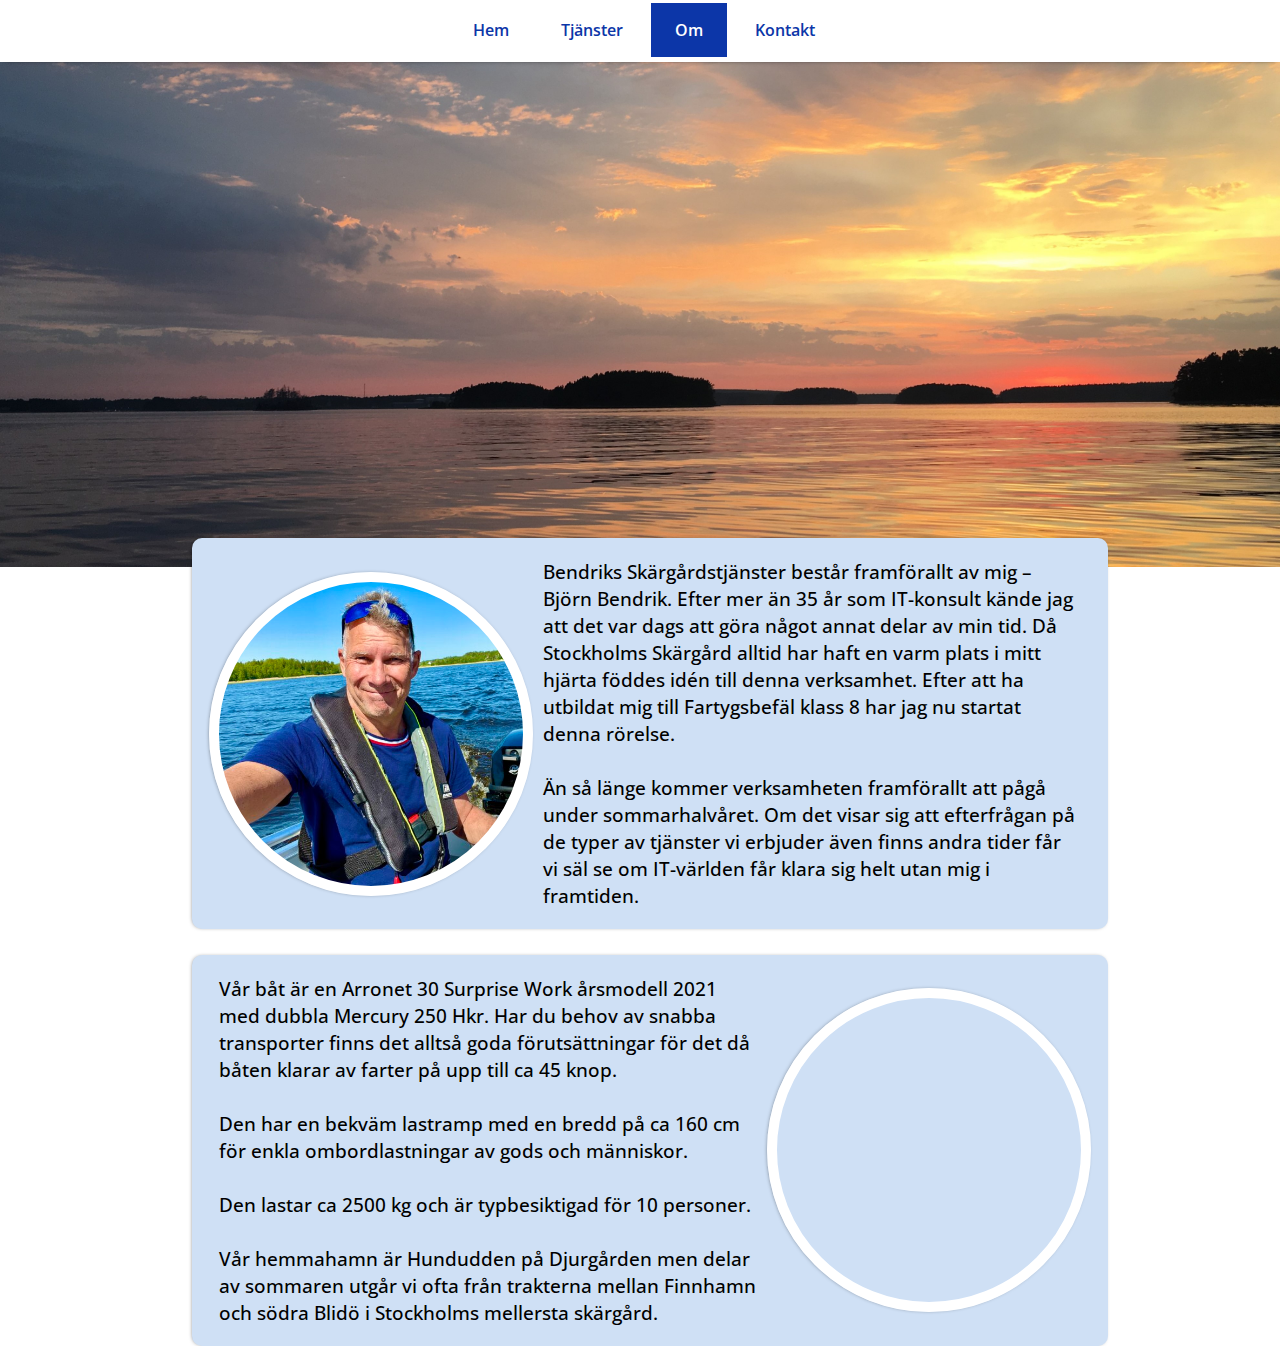
==== om.html @ 7539f182 "typ allt" ====
<!DOCTYPE html>
<html lang="sv-SE">
    <head>
        <title>Bendriks Skärgårdstjänster</title>
        <meta charset="UTF-8" />
        <!-- <meta charset="ISO-8859-1"> -->
        <meta name="viewport" content="width=device-width, initial-scale=1.0" />
        <meta name="description" content="Anlita mig för tjänster i skärgården" />
        <link rel="icon" href="./img/tillfallig.png" type="image/x-icon" />
        <link rel="stylesheet" href="./style.css" />
        <link rel="stylesheet" href="https://pro.fontawesome.com/releases/v5.10.0/css/all.css" integrity="sha384-AYmEC3Yw5cVb3ZcuHtOA93w35dYTsvhLPVnYs9eStHfGJvOvKxVfELGroGkvsg+p" crossorigin="anonymous" />
        <link rel="preconnect" href="https://fonts.gstatic.com">
        <link href="https://fonts.googleapis.com/css2?family=Caveat:wght@500&display=swap" rel="stylesheet"> 
        <!-- <link rel="preconnect" href="https://fonts.gstatic.com"> -->
        <link href="https://fonts.googleapis.com/css2?family=Open+Sans+Condensed:wght@300&display=swap" rel="stylesheet"> 
        <script src="https://code.jquery.com/jquery-3.5.1.min.js"></script>
    </head>
    <body>
        <main>
        <!-- <header> -->
            <div id="content">
                <div class="navBar">
                    <div class="navBar-left">
                        <!-- <img id="header-logo" title="Bendriks Skärgårdstjänster Hem" alt="Logo" src="./images/tillfallig2.png" />
                        <img id="header-logo-mobile" title="Bendriks Skärgårdstjänster Hem" alt="Logo" src="./images/tillfallig2.png" /> -->
                    </div> <!-- /navBar-left -->
                    <div class="navBar-center">
                        <!-- <h1 id="navBar-pageTitle">Home</h1> -->
                    </div> <!-- /navBar-center -->
                    <div class="navBar-right">
                        <!-- <button type="button" title="Show menu" aria-label="Show menu" id="navButton-toggle">
                            <span class="navButton-Line" aria-hidden="true"></span>
                            <span class="navButton-Line" aria-hidden="true"></span>
                            <span class="navButton-Line" aria-hidden="true"></span>
                        </button> -->
                    </div> <!-- /navBar-right -->
                    <nav>
                        <ul>
                            <li><a id="Hem" class="menuBtn">Hem</a></li>
                            <li><a id="Tjänster" class="menuBtn">Tjänster</a></li>
                            <li><a id="Om" class="menuBtn activePage">Om</a></li>
                            <li><a id="Kontakt" class="menuBtn">Kontakt</a></li>
                        </ul>
                    </nav>
                </div> <!-- /navBar -->

                <section id="Om-Page" class="page-content">
                    <div id="omdiv">
                        <h2></h2>
                        <div id="hemtext">
                        </div>
                    </div>
                    
                    <div id="ommig">
                        <div id="migbild"></div>
                        <div id="migtext">Bendriks Skärgårdstjänster består framförallt av mig – Björn Bendrik. 
                            Efter mer än 35 år som IT-konsult kände jag att det var dags att göra något annat 
                            delar av min tid. Då Stockholms Skärgård alltid har haft en varm plats i mitt hjärta 
                            föddes idén till denna verksamhet. Efter att ha utbildat mig till Fartygsbefäl klass 8 
                            har jag nu startat denna rörelse.<br><br>
                            Än så länge kommer verksamheten framförallt att pågå under sommarhalvåret. Om det visar sig 
                            att efterfrågan på de typer av tjänster vi erbjuder även finns andra tider får vi säl se om 
                            IT-världen får klara sig helt utan mig i framtiden.
                        </div>
                    </div>
                    <div id="ombat">
                        <div id="battext">
                            Vår båt är en Arronet 30 Surprise Work årsmodell 2021 med dubbla Mercury 250 Hkr. 
                            Har du behov av snabba transporter finns det alltså goda förutsättningar för det då 
                            båten klarar av farter på upp till ca 45 knop.<br><br>

                            Den har en bekväm lastramp med en bredd på ca 160 cm för enkla ombordlastningar av 
                            gods och människor.<br><br>

                            Den lastar ca 2500 kg och är typbesiktigad för 10 personer.<br><br>

                            Vår hemmahamn är Hundudden på Djurgården men delar av sommaren utgår vi ofta från 
                            trakterna mellan Finnhamn och södra Blidö i Stockholms mellersta skärgård.
                        </div>
                        <div id="batbild"></div>
                    </div>
                    
                </section>

            </div>
        </main>
        <script type="text/javascript" charset="UTF-8" src="./script.js"></script>
        <!-- <script src="./script.js"></script> -->
    </body>
</html>
---- style.css ----
* {
    --marin_blue: rgb(12, 54, 168);
    --marin_hover: #02119c98;
    --marin_bg: rgba(12, 54, 168, 0.123);
    --marin_bg_hover: #02119c57;
    --rutorbg: rgb(207, 224, 245);
}

html, body{
    width: 100%;
    height: 100%;
    padding: 0;
    margin: 0;
    /* font-family: sans-serif;  */
    /* font-family: Arial, Helvetica, sans-serif; */
    background: rgb(255, 255, 255);
    font-family: 'Open Sans Condensed', sans-serif;
    font-weight: 600;
}

main{
    height: 100%;
    width: 100%;
    /* background-image: url('./images/prelbakgrund.jpg'); */
    /* background-image: url('./images/hav.jpg');
    background-repeat: no-repeat;
    background-size: cover; */
    /* background-position: center center; */
    background-position: center top;
    background-attachment: fixed;
    display: flex;
    /* align-items: center; */
    justify-content: center;
}
/* .page-content{
    width: 100%;
    /* max-height: 84%; */
    /*height: 70vh;
    display: inline-block;
} */

#content{
    height: 100%;
    width: 100%;
    /* margin: 0%, 10%; */
    background-color: rgb(255, 255, 255)

}

/*    <~~~ HEADER NAVIGATION start ~~~~   */
.navBar{
    width: 100%;
    display: inline-block;
    min-height: 55px;
    background: rgba(0, 0, 0, 0);
    box-shadow: 0 3px 5px -5px rgb(17, 17, 17); 
    justify-content: center;
}
.navBar-left{
    display: inline-block;
    /* width: 28%; */
    width: 42%;
}
#header-logo{
    display: inline-block;
    margin: 0.1em 1em;
    cursor: pointer;
    display: none;
}
#header-logo-mobile{
    width: 50px;
    height: auto;
}
.navBar-center{
    width: 40%;
    display: inline-block;
    vertical-align: text-bottom;
    margin: 0.5em 0;
    text-align: center;
}
#navBar-pageTitle {
    margin: 0 auto;
    font-size: 1.3em;
    font-weight: bold;
}
.navBar-right{
    display: block;
    float: right;
    width: 18%;
    height: auto;
}
#navButton-toggle{
    height: 33px;
    width: 33px;
    position: relative;
    display: block;
    margin: 0.5em 0.5em;
    float: right;
    padding: 3px 6px;
    background: transparent;
    border: 3px solid #555;
    border-radius: 8px;
    cursor: pointer;
}
.navButton-Line{
    background:#555;
    display: block;
    width: 15px;
    height: 3px;
    border-radius: 1px;
    margin: 3px 0;
}
.navBar-show{
    display: inline-block;
    animation-duration: 0.5s;
    animation-timing-function: linear;
    animation-delay: 0s;
    animation-iteration-count: 1;
    animation-direction: alternate;
    animation-fill-mode: forwards;
    animation-play-state: running;
    animation-name: openNavBar;
}
/* @keyframes openNavBar{
    0%  {opacity: 0%; }
  100%  {opacity: 100%; }
} */
nav{
    display: block;
    margin: 3px auto;
    width: 100%;
}
nav > ul{
    list-style-type: none;
    width: 100%;
    padding: 0;
    margin: 0 auto;
    overflow: auto;
    text-align: center;
}
nav > ul > li{
    display: inline-block;
}
nav > ul > li > a{
    display: inline-block;
    padding: 0.5em;
    text-align: center;
    color:  var(--marin_blue);
}
nav > ul > li > a:hover{
    cursor: pointer;
    /* background: rgb(12, 54, 168); */
    background-color: var(--marin_hover);
    /* background-image: linear-gradient(0deg, #ffffff00, #02129c);; */
    color: #fff
}
.activePage{
    cursor: pointer;
    background-color: var(--marin_blue);
    color: #fff
}

#Hem-Page{
    width: 100%;
    /* margin-top: 6.2em; */
    opacity: 0; 
    /* background-color: var(--rutorbg); */
}
#hemdiv{
    width: 100%;
    height: 60vh;
    margin: 0;    
    align-items: center;
    /* background-image: url('./images/sol.jpg'); */
    background-image: url('./images/landet4.jpg');
    background-repeat: no-repeat;
    background-size: cover;
    background-position: center center;
    background-color: silver;
    position: relative;
}

#hemblur{
    background-color: #fcfdcc00;
    position: absolute;
    top: 0;
    left: 0;
    width: 100%;
    height: 100%;
}
#Hem-Page > #hemdiv > #hemblur > h2, 
#tjanstdiv > h2, 
#omdiv > h2,
#kontaktdiv > h2 {
    font-weight: 600;
    width: auto;
    margin: 0 auto auto 0px;
    padding-top: 1.5em;
    margin-left: 8%;
    height: auto;
    font-size: 1.5em;
    /* letter-spacing: 0.1em; */
    color: var(--marin_blue);
    text-transform: uppercase;
    display: grid;
    /* place-items: center;   
    justify-content: center;
    align-items: center; */
} 

#hemtext{
    width: 80%;
    margin-left: 8%;
    margin-top: 1em;
    /* align-items: center;
    justify-content: center; */
    display: grid;
    /* place-items: center; */
    font-weight: normal;
    /* color: white; */
    /* text-align: center; */
    /* text-shadow: 1px 1px rgb(255, 255, 255); */
}
/* .hem-lower{
    width: 100%;
    height: 34%;
    background-color: rgb(255, 255, 255);
    display: block;
    display: flex;
    justify-content: center;
    z-index: 0;
} */
.hem-knappar{
    margin-top: -18vh;
    width: 100%;
    display: flex;
    justify-content: center;
    text-align: center;
    flex-wrap: wrap;
    /* color: var(--marin_blue); */
    /* position: static; */
}
.hem-knappar > a{
    width: 85%;
    height: 10em;
    margin: 1em;
    color: white;
    text-shadow: 1px 1px 2px rgba(0, 0, 0, 0.664);
    /* box-shadow: 0 0 2px 0 rgb(17, 17, 17); */
    text-decoration:none;
    text-transform:uppercase;
    /* align-items: center;
    justify-content: center;
    vertical-align: middle; */
    text-align: center;
    padding: 0px;
    line-height: 10em;
    font-weight:500;
    letter-spacing: 4px;
    font-size: 1.1em;
}

.hem-knappar > a:hover{
    cursor: pointer;
}
/* .hem-knappar > a:active{
    color:var(--marin_hover);
    border-color:var(--marin_hover);
    background: var(--marin_bg_hover);
} */
.knappdiv{
    margin: 1em;
}

.knappdiv:hover{
    cursor: pointer;
}

.bildknapp {
    width: 11em;
    height: 11em;
    display: block;
    border-radius: 50%;
    padding: 0.5em;
    background-color: rgb(255, 255, 255);
    border: 10px solid white;
    box-shadow: -1px 0 5px -3px black;
    z-index: 5;
    position: relative;
}

#tjanstknapp {
    background-image: url('./images/knapp1.jpg');
    background-repeat: no-repeat;
    background-size: cover;
    /* background-clip: content-box; */
}
#omknapp {
    background-image: url('./images/knapp3.jpg');
    background-repeat: no-repeat;
    background-size: cover;
}
#kontaktknapp {
    background-image: url('./images/knapp2.jpg');
    background-repeat: no-repeat;
    background-size: cover;
}

.lanktext {
    text-decoration: underline;
    font-weight: 600;
    font-size: 1.1em;
    /* text-transform: uppercase; */
    letter-spacing: 0.8px;
}


/* tjänst-sida */
#tjanstdiv{
    width: 100%;
    height: 55vh;
    /* background-color: turquoise; */
    background-image: url("./images/horisont.jpeg");
    background-repeat: no-repeat;
    background-size: cover;
    background-position: center bottom;
}

/* #tjanstdiv > h2 {
    margin: 0 auto auto;
    padding-top: 2em;
} */

/* .tjanstruta{
    margin: 1.5em;
} */

.tjanstrutor{
    margin-top: -5em;
    width: 100%;
    display: flex;
    justify-content: center;
    /* text-align: center; */
    flex-wrap: wrap;
    z-index: 5;
    /* color: var(--marin_blue); */
    /* position: static; */
}

.tjanstknapp {
    width: 11em;
    height: 11em;
    display: block;
    border-radius: 50%;
    padding: 0.5em;
    background-color: rgb(255, 255, 255);
    border: 10px solid white;
    box-shadow: -1px 0 5px -3px black;
    z-index: 5;
    position: relative;
}

.tjanstruta{
    margin: 1em;
    width: 80vh;
    /* height: 16em; */
    height: auto;
    /* background-color: rgb(219, 219, 219); */
    background-color: var(--rutorbg);
    /* background-image: linear-gradient(to bottom, rgba(219, 219, 219, 0.418),rgba(219, 219, 219, 0)); */
    /* border: 10px solid rgb(255, 255, 255); */
    box-shadow: -1px 0 5px -3px black;
    z-index: 1;
    /* position: relative; */
    /* padding-left: 3em; */

    border-radius: 2%;
}

.tjanstrubrik{
    /* padding-top: 6em; */
    color: var(--marin_blue);
    position: relative;
    z-index: 2;
    text-transform: uppercase;
    letter-spacing: 1px;
    font-size: 1.5em;
    text-align: center;
}

.gods{
    float: left;
}

#godsbild{
    margin: 1em;
    width: 150px;
    height: 210px;
    background-image: url('./images/gods.jpg');
    background-repeat: no-repeat;
    background-size: cover;
    /* background-color: yellowgreen; */
}

#renoveringsbild{
    margin: 1em;
    width: 210px;
    height: 150px;
    background-image: url('./images/renovering.jpg');
    background-repeat: no-repeat;
    background-size: cover;
}

.tjansttext{
    padding: 1em;
}

.lista, .tjansttext{
    color: rgb(27, 27, 27);
    font-weight: normal;
    font-size: 1.2em;
    /* letter-spacing: 0.2px; */
}

#persontransport{
    background-color: slategray;
}

#godstransport{
    background-color: steelblue;
}

#tillsyn{
    background-color: thistle;
}

#renovering{
    background-color: violet;
}

/* om oss-sida*/


#omdiv{
    /* background-color: rgb(129, 129, 129); */
    background-image: url("./images/landetsol2.jpg");
    background-repeat: no-repeat;
    background-size: cover;
    /* background-position: center -29em; */
    background-position: center calc(50% - 70px);
    height: 60vh;
}

#ommig, #ombat{
    width: 90vw;
    margin: auto;
    margin-top: -6em;
    padding: 10px;
    align-items: center;
    justify-content: center;
    background-color: rgb(207, 224, 245);
    display: flex;
    flex-wrap: wrap;
    border-radius: 10px;
    box-shadow: -1px 0 5px -3px black;
}

#ombat{
    margin-top: 4%;
    margin-top: 2%;
    margin-bottom: 3em;
    flex-wrap: wrap-reverse;
}

#migbild, #batbild{
    background-repeat: no-repeat;
    background-size: cover;
    border-radius: 50%;
    border: 10px solid white;
    box-shadow: -1px 0 5px -3px black;
}

#migbild{
    width: 19em;
    height: 19em;
    background-image: url("./images/kapten.jpg");
}
#batbild{
    width: 19em;
    height: 19em;
    background-image: url("./images/aronetclose.jpg");
}

#migtext, #battext{
    width: 90%;
    font-size: 1em;
    padding: 10px;
    font-weight: 500;
}

/* kontakt-sida */

#kontaktdiv{
    background-image: url("./images/aronet2.jpg");
    background-repeat: no-repeat;
    background-size: cover;
    /* background-position: center -29em; */
    background-position: center center;
    height: 60vh;
}
#kontaktsida{
    width: 90vw;
    /* margin-left: 5vw; */
    margin: auto;
    margin-top: -3em;
    padding: 10px;
    align-items: center;
    justify-content: center;
    background-color: rgb(207, 224, 245);
    /* display: flex;
    flex-wrap: wrap; */
    border-radius: 10px;
    box-shadow: -1px 0 5px -3px black;
    line-height: 1.6;
    font-size: 1.2em;
    text-align: center;
    /* font-weight: 500; */
}


@media screen and (min-width: 768px) { 

    /*    <~~~~ dator-storlek ~~~    */    

    /* #content{
        height: 100vh;
        width: 80%;
        margin: 0% 10%;
        background-color: rgba(255, 255, 255, 0.877);
        /* background: radial-gradient(circle at center, rgba(255, 255, 255, 0.493) 0, rgba(255, 255, 255, 0.808), rgba(255, 255, 255, 0.911) 100%); */
        /* box-shadow: 0 0 4px 0 rgba(0, 0, 0, 0.664); */
        /* display: block; */
    
    /*} */
    nav{
        visibility: visible;
        display: inline-block;
        margin: 3px auto auto;
        width: 60%;
    }
    .navDesktop{
        visibility: visible;
        display: inline-block;
        margin: 0 auto;
        width: 60%;
    }
    .navBar-left{
        width: 20%;
    }
    #header-logo{
        width: 150px;
        display: block;
    }
    #header-logo-mobile{
        display: none;
    }
    .navBar-center{
        display: none;
        visibility: hidden;
    }
    .navBar-right{
        display: none;
        visibility: hidden;
        width: 20%;
    }
    nav > ul{
        width: auto;
    }
    nav > ul > li > a{
        padding: 1em 1.5em;
    }

    /* #hemdiv{
        width: 75%;
        margin: 1.2em auto auto;    
        align-items: center;
    }*/

    /* #hemdiv{
        background-position: center center;
    } */

    .hem-knappar{
        margin-top: -12vh;
    }

    #Hem-Page > #hemdiv > #hemblur > h2, 
    #tjanstdiv > h2, 
    #omdiv > h2, 
    #kontaktdiv > h2 {
        font-weight: 600;
        width: auto;
        margin: 0 auto auto 0px;
        padding: 8vh 20% 0;
        height: auto;
        font-size: 2.5em;
        letter-spacing: 0.02em;
        color: var(--marin_blue);
        display: grid;
        place-items: unset; 
        justify-content: unset;
        align-items: unset;
    } 

    #hemtext{
        width: 40%;
        margin-left: 20%;
        margin-top: 0.8em;
        font-size: 1.3em;
        /* align-items: center;
        justify-content: center; */
        display: grid;
        /* place-items: center; */
        font-weight: normal;
        text-align: unset;
        text-shadow: unset;
    }
        
        /* .hem-knappar > a{
            width: 15em;
            height: 15em;
            margin: 1em;
            line-height: 15em; */
            /* color: white;
            text-shadow: 1px 1px 2px rgba(0, 0, 0, 0.664);
            text-decoration:none;
            text-transform:uppercase;

            text-align: center;
            padding: 0px;
            
            font-weight:500;
            letter-spacing: 4px;
            font-size: 1.1em; */
        /* } */

/* om-sida + kontaktruta */

    #migtext, #battext{
        /* margin-left: 20em; */
        max-width: 60%;
        font-size: 1.2em;
        padding: 10px;
    }

    #ommig{
        margin-top: -4em;
    }

    #ommig, #ombat{
        width: 70%;
        margin-left: 15%;
    }

/*kontakt-sida*/

    #kontaktdiv{
        background-position: center calc(50% - 90px);
    }

    #kontaktsida{
        width: 50%;
        margin-left: 25%;
        margin-top: -1.7em;
    }

}
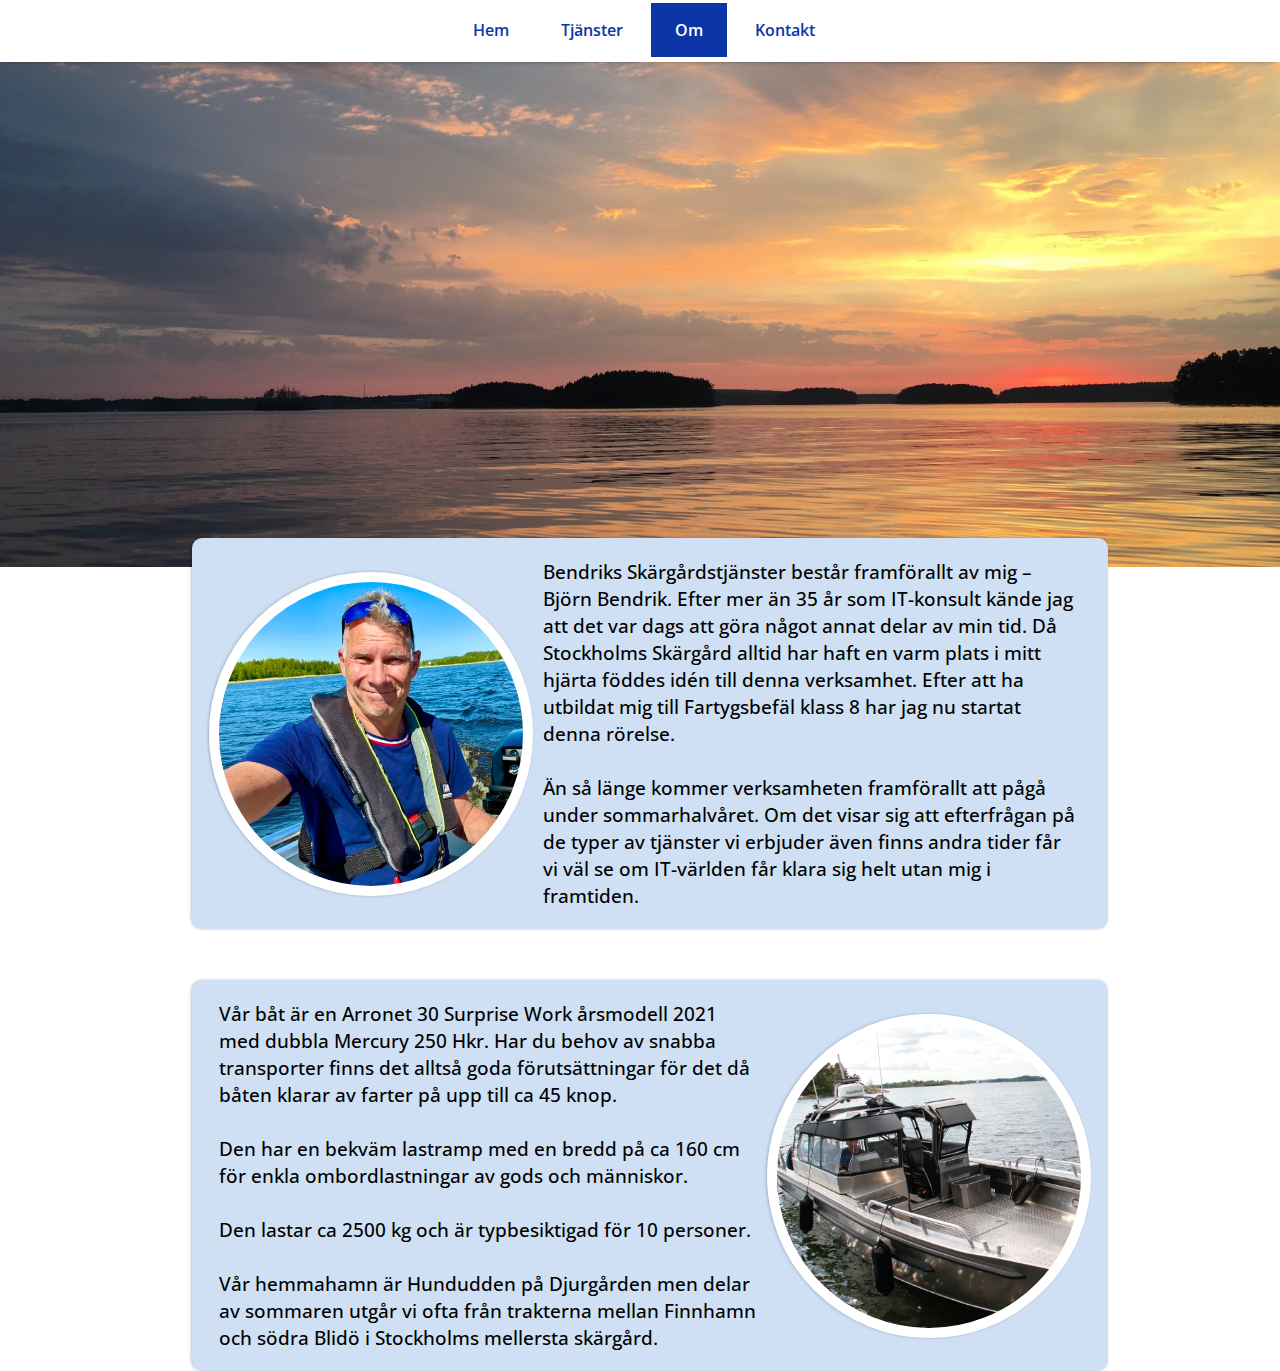
==== commit 9b4e4447: "tjänssida2.0" ====
--- a/om.html
+++ b/om.html
@@ -59,7 +59,7 @@
                             föddes idén till denna verksamhet. Efter att ha utbildat mig till Fartygsbefäl klass 8 
                             har jag nu startat denna rörelse.<br><br>
                             Än så länge kommer verksamheten framförallt att pågå under sommarhalvåret. Om det visar sig 
-                            att efterfrågan på de typer av tjänster vi erbjuder även finns andra tider får vi säl se om 
+                            att efterfrågan på de typer av tjänster vi erbjuder även finns andra tider får vi väl se om 
                             IT-världen får klara sig helt utan mig i framtiden.
                         </div>
                     </div>
--- a/style.css
+++ b/style.css
@@ -217,6 +217,7 @@
     display: grid;
     /* place-items: center; */
     font-weight: normal;
+    font-weight: 600;
     /* color: white; */
     /* text-align: center; */
     /* text-shadow: 1px 1px rgb(255, 255, 255); */
@@ -320,7 +321,7 @@
     width: 100%;
     height: 55vh;
     /* background-color: turquoise; */
-    background-image: url("./images/horisont.jpeg");
+    background-image: url("./images/horisont_mobil.jpeg");
     background-repeat: no-repeat;
     background-size: cover;
     background-position: center bottom;
@@ -336,7 +337,7 @@
 } */
 
 .tjanstrutor{
-    margin-top: -5em;
+    margin-top: -4em;
     width: 100%;
     display: flex;
     justify-content: center;
@@ -362,6 +363,7 @@
 
 .tjanstruta{
     margin: 1em;
+    margin-bottom: 5em;
     width: 80vh;
     /* height: 16em; */
     height: auto;
@@ -391,25 +393,51 @@
 .gods{
     float: left;
 }
-
+.tjanstbild{
+    width: 16em;
+    height: 16em;
+    margin: auto;
+    margin-top: -5em;
+    background-repeat: no-repeat;
+    background-size: cover;
+    border-radius: 50%;
+    border: 10px solid white;
+    box-shadow: -1px 0 5px -3px black;
+    align-items: center;
+    justify-content: center;
+    background-position: center center;
+}
+#transportbild{
+    background-image: url("./images/roddbat.jpeg");
+}
 #godsbild{
+    background-image: url("./images/gods.jpeg");
+}
+#byggbild{
+    background-image: url("./images/renovering.jpg");
+    background-position: calc(50% + 28px) center;
+}
+#tillsynbild{
+    background-image: url("./images/fiskmasar2.jpeg");
+}
+
+/* #godsbild{
     margin: 1em;
     width: 150px;
     height: 210px;
     background-image: url('./images/gods.jpg');
     background-repeat: no-repeat;
     background-size: cover;
-    /* background-color: yellowgreen; */
-}
-
-#renoveringsbild{
+} */
+
+/* #renoveringsbild{
     margin: 1em;
     width: 210px;
     height: 150px;
     background-image: url('./images/renovering.jpg');
     background-repeat: no-repeat;
     background-size: cover;
-}
+} */
 
 .tjansttext{
     padding: 1em;
@@ -422,21 +450,6 @@
     /* letter-spacing: 0.2px; */
 }
 
-#persontransport{
-    background-color: slategray;
-}
-
-#godstransport{
-    background-color: steelblue;
-}
-
-#tillsyn{
-    background-color: thistle;
-}
-
-#renovering{
-    background-color: violet;
-}
 
 /* om oss-sida*/
 
@@ -467,7 +480,6 @@
 
 #ombat{
     margin-top: 4%;
-    margin-top: 2%;
     margin-bottom: 3em;
     flex-wrap: wrap-reverse;
 }
@@ -488,7 +500,7 @@
 #batbild{
     width: 19em;
     height: 19em;
-    background-image: url("./images/aronetclose.jpg");
+    background-image: url("./images/aronetclose.JPG");
 }
 
 #migtext, #battext{
@@ -624,6 +636,7 @@
         font-weight: normal;
         text-align: unset;
         text-shadow: unset;
+        font-weight: 500;
     }
         
         /* .hem-knappar > a{
@@ -643,6 +656,10 @@
             letter-spacing: 4px;
             font-size: 1.1em; */
         /* } */
+    
+    #tjanstdiv{
+        background-image: url("./images/horisont.jpeg");
+    }
 
 /* om-sida + kontaktruta */
 
